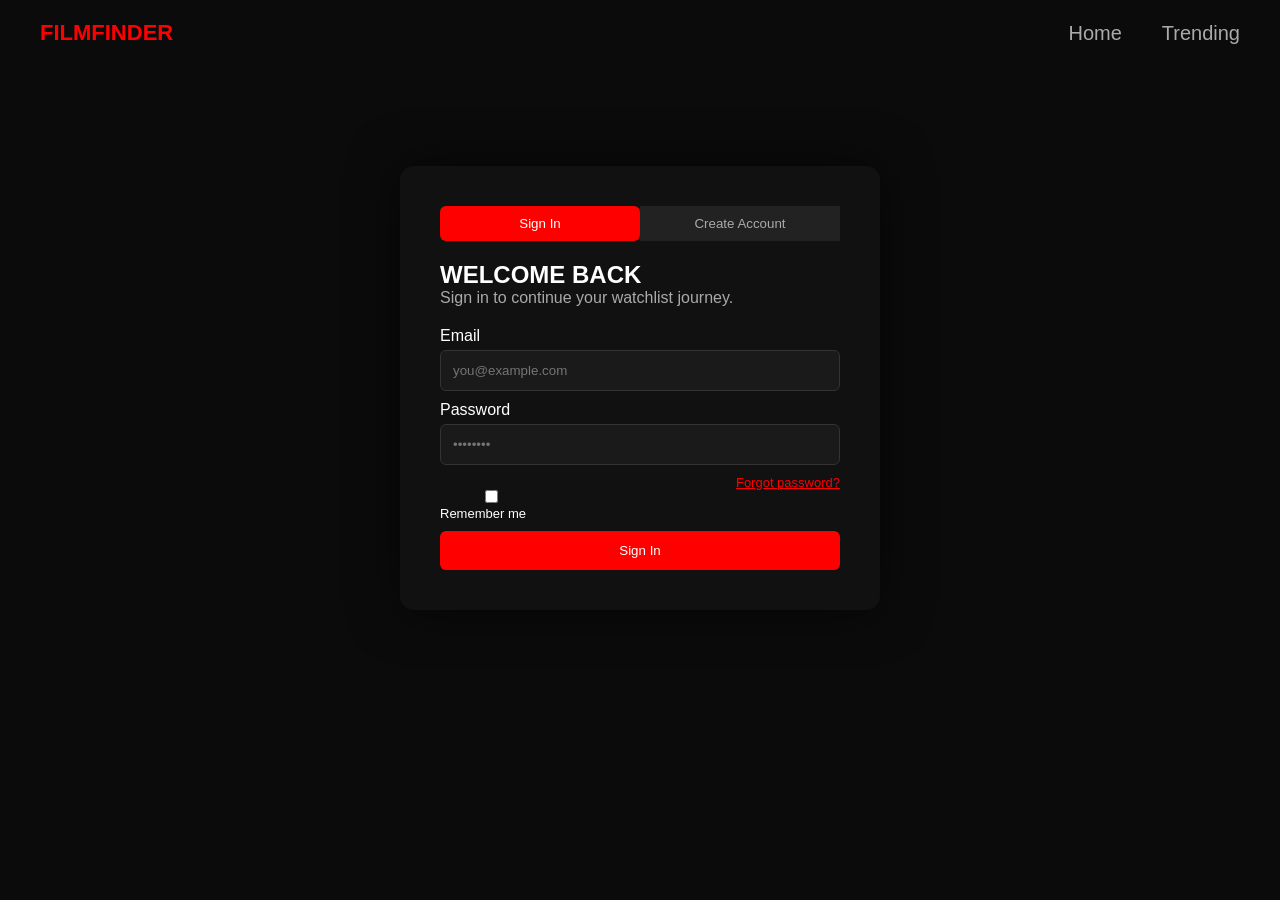
==== login.html @ 5e67520d "updated the footer, searchbar, add and remove btn" ====
<!DOCTYPE html>
<html lang="en">
<head>
  <meta charset="UTF-8" />
  <meta name="viewport" content="width=device-width, initial-scale=1.0"/>
  <title>FilmFinder</title>

  <link rel="stylesheet" href="style.css" />
  <link href="https://fonts.googleapis.com/css2?family=DM+Sans:wght@400;500;600&display=swap" rel="stylesheet">
</head>
<body>

<nav class="nav">
  <h2 class="logo">FILMFINDER</h2>
  <div class="nav-links">
    <a href="#">Home</a>
    <a href="#">Trending</a>
  </div>
</nav>

<div class="auth-container">

  <div class="tabs">
    <button id="loginTab" class="active">Sign In</button>
    <button id="signupTab">Create Account</button>
  </div>

  <!-- LOGIN -->
  <div id="loginForm" class="form active">
    <h2>WELCOME BACK</h2>
    <p class="sub">Sign in to continue your watchlist journey.</p>

    <label>Email</label>
    <input id="loginEmail" type="email" placeholder="you@example.com" />

    <label>Password</label>
    <input id="loginPw" type="password" placeholder="••••••••" />

    <div class="row">
      <label><input type="checkbox" /> Remember me</label>
      <a href="#" class="link">Forgot password?</a>
    </div>

    <button id="loginBtn" class="btn primary">Sign In</button>
  </div>

  <!-- SIGNUP -->
  <div id="signupForm" class="form">
    <h2>Create Account</h2>

    <label>Full Name</label>
    <input id="signupName" type="text" placeholder="John Doe" />

    <label>Email</label>
    <input id="signupEmail" type="email" placeholder="you@example.com" />

    <label>Password</label>
    <input id="signupPw" type="password" placeholder="••••••••" />

    <div class="strength">
      <div id="bar1"></div>
      <div id="bar2"></div>
      <div id="bar3"></div>
      <div id="bar4"></div>
    </div>

    <button id="signupBtn" class="btn primary">Signup</button>
  </div>

</div>

<script src="js/login.js"></script>
</body>
</html>
---- style.css ----
* {
  margin: 0;
  padding: 0;
  box-sizing: border-box;
  font-family: Arial, sans-serif;
}


body {
  margin: 0;
  font-family: 'DM Sans', sans-serif;
  background: #0b0b0b;
  color: #fff;
}

.nav {
  display: flex;
  justify-content: space-between;
  padding: 20px 40px;
}

.logo {
  color: red;
}

.nav-links a {
  margin-left: 20px;
  color: #aaa;
  text-decoration: none;
}

.auth-container {
  width: 480px;
  margin: 100px auto;
  padding: 40px;
  background: #111;
  border-radius: 14px;
  box-shadow: 0 0 50px rgba(0,0,0,0.6);
}
.add-btn {
  background: #ff2c2c;
  color: white;
  border: none;
  padding: 8px 16px;
  border-radius: 8px;
  font-size: 12px;
  font-weight: 600;
  cursor: pointer;
  transition: 0.3s;
}

.add-btn:hover {
  background: #ff4444;
  transform: scale(1.05);
}

.add-btn:active {
  transform: scale(0.95);
}
.tabs {
  display: flex;
  margin-bottom: 20px;
}

.tabs button {
  flex: 1;
  padding: 10px;
  background: #222;
  border: none;
  color: #aaa;
  cursor: pointer;
}

.tabs .active {
  background: red;
  color: white;
  border-radius: 6px;
}

.form {
  display: none;
}

.form.active {
  display: block;
}

.sub {
  color: #aaa;
  margin-bottom: 20px;
}

label {
  display: block;
  margin-top: 10px;
}

input {
  width: 100%;
  padding: 12px;
  margin-top: 5px;
  background: #1a1a1a;
  border: 1px solid #333;
  color: white;
  border-radius: 6px;
}

.row {
  display: flex;
  justify-content: space-between;
  margin: 10px 0;
  font-size: 13px;
}

.link {
  color: red;
}

.btn {
  width: 100%;
  padding: 12px;
  border: none;
  cursor: pointer;
}

.primary {
  background: red;
  color: white;
  border-radius: 6px;
}

.strength {
  display: flex;
  gap: 5px;
  margin-top: 10px;
}

.strength div {
  flex: 1;
  height: 4px;
  background: #333;
}

.weak { background: red; }
.medium { background: orange; }
.strong { background: green; }

/* Navbar */
.navbar {
  display: flex;
  align-items: center;
  justify-content: space-between;
  padding: 20px 40px;
  position:sticky;
  top: 0;
  z-index: 1000;
  background-color: rgb(22, 22, 22);
}

/* Logo */
.logo {
  font-size: 22px;
  font-weight: bold;
  color: red;
  display: flex;
  align-items: center;
  gap: 8px;
}

/* Search Box */
.search-container {
  display: flex;
  align-items: center;
  gap: 10px;
  background: rgba(255, 255, 255, 0.05);
  backdrop-filter: blur(12px);
  border-radius: 50px;
  padding: 8px 10px;
  width: 500px;
  border: 1px solid rgba(255,255,255,0.08);
}

/* icon */
.search-container i {
  color: #aaa;
  margin-left: 10px;
  font-size: 14px;
}

/* input */
.search-container input {
  flex: 1;
  background: transparent;
  border: none;
  outline: none;
  color: white;
  font-size: 14px;
}

/* button */
.search-container button {
  background: #ff2a2a;
  border: none;
  padding: 10px 18px;
  border-radius: 30px;
  color: white;
  font-weight: 600;
  cursor: pointer;

  transition: all 0.3s ease;
}

.search-container button:hover {
  transform: scale(1.05);
}
/* Nav Links */
.nav-links {
  display: flex;
  align-items: center;
  gap: 20px;
}

.nav-links a {
  text-decoration: none;
  color: #aaa;
  position: relative;
  font-size: 20px;
}

.nav-links a.active {
  color: white;
  border-bottom: 2px solid red;
  padding-bottom: 3px;
}

/* Badge */
.badge {
  background: red;
  color: white;
  font-size: 12px;
  padding: 2px 6px;
  border-radius: 50%;
  margin-left: 5px;
}
/* watchlist */
.watch {
  display: grid;
  grid-template-columns:repeat(5, 1fr);
  gap: 20px;
  padding: 20px;
}

/* Theme button */
#toggle{
  background: none;
  border: none;
  color: white;
  font-size: 18px;
  cursor: pointer;
}
/* dark and light mode */
.light-mode {
  background-color: white;
  color: black;
}
.light-mode .movie-card {
  background: #f5f5f5;
  color: black;
} 
.hero {
  height: 60vh;
  background: linear-gradient(
      to right,
      rgba(0,0,0,0.85),
      rgba(0,0,0,0.2)
    ),
    url("./assets/background.jpg"); 

  background-size: cover;
  background-position: center;

  display: flex;
  align-items: center;
  padding: 0 60px;
}

/* Content */
.hero-content {
  max-width: 600px;
}
.hero-title {
  font-family: 'Syne', sans-serif;
  font-weight: 900;
  line-height: 0.95;
  letter-spacing: -0.04em;
  color: #F0EFEA;
  font-size: clamp(3.5rem, 7vw, 6rem);
}
.outline {
  color: transparent;
  -webkit-text-stroke: 2px #ff2d2d;
  text-shadow: 0 0 10px rgba(255, 45, 45, 0.3);
}
.hero h1 {
  font-size: 60px;
  font-weight: 700;
  line-height: 1.1;
  margin-bottom: 20px;
}

.hero p {
  font-size: 18px;
  color: #ccc;
  margin-bottom: 25px;
}

/* Button */
.hero button {
  background: red;
  color: white;
  border: none;
  padding: 12px 22px;
  font-size: 16px;
  border-radius: 6px;
  cursor: pointer;
  transition: 0.3s;
}

.hero button:hover {
  background: #cc0000;
}
.stats {
  display: flex;
  gap: 60px;
  margin-top: 40px;
  align-items: center;
}

.stat h2 {
  font-size: 42px;
  font-weight: 700;
  color: #fff;
  letter-spacing: -1px;
  margin-bottom: 6px;
}

.stat p {
  font-size: 12px;
  color: #888;
  letter-spacing: 2px;
  text-transform: uppercase;
}
.trending-list {
  display: grid;
  grid-template-columns: repeat(auto-fill, minmax(240px, 1fr));
  gap: 20px;
  padding: 20px;
}
.movie-card {
  background: #111;
  border-radius: 10px;
  overflow: hidden;
  transition: transform 0.3s ease;
  text-align: center;
}

.movie-card:hover {
  transform: scale(1.05);
}

.movie-card img {
  width: 100%;
  height: 270px;  
  object-fit: cover; 
  border-radius: 10px;
}

.movie-card h3 {
  font-size: 14px;
  margin: 8px 0 4px;
}

.movie-card p {
  font-size: 12px;
  color: gray;
}
/* sort and year button */
.c{
  display:flex;
  justify-content: flex-end;
  gap: 10px;
  padding: 10px 20px;
}
#sort, #year, #genre {
  padding: 12px 30px;
  border-radius: 6px;
  border: none;
  background: #222;
  color: white;
  font-size: 24px;
  cursor: pointer;

}

#watchlist-container {
  display: grid;
  grid-template-columns: repeat(auto-fill, minmax(180px, 1fr));
  gap: 20px;
  padding: 20px;
}

.movie-card {
  background: #111;
  border-radius: 10px;
  overflow: hidden;
  text-align: center;
  color: white;
  transition: transform 0.3s ease;
}

.poster-container {
  position: relative;
  overflow: hidden;
}

.poster-container img {
  width: 100%;
  height: 270px;
  object-fit: cover;
}


#watchlist .movie-card button {
  margin-top: 8px;
  padding: 6px 10px;
  border: none;
  background: red;
  color: white;
  border-radius: 6px;
  cursor: pointer;
}

#watchlist .movie-card button:hover {
  background: #ff1f2f;
}

#watchlist .movie-card:hover {
  transform: scale(1.05);
}
#watchlist .movie-card img {
  transition: 0.3s;
}

#watchlist .movie-card:hover img {
  transform: scale(1.1);
}
#toast {
  position: fixed;
  bottom: 30px;
  right: 30px;
  background: rgba(0, 0, 0, 0.9);
  color: white;
  padding: 12px 20px;
  border-radius: 8px;
  font-size: 14px;
  opacity: 0;
  transform: translateY(20px);
  transition: all 0.3s ease;

  z-index: 99999; 
  pointer-events: none; 
}

#toast.show {
  opacity: 1;
  transform: translateY(0);
}
.back {
  display: flex;
  justify-content: flex-end;
  margin: 10px 20px;
}
#back2 {
  display: inline-block;
  width: fit-content;

  color: #e50914;
  text-decoration: none;
  font-size: 14px;
  font-weight: 500;

  border: 1px solid #e50914;
  padding: 5px 12px;
  border-radius: 6px;

  transition: all 0.2s ease;
}

#back2:hover {
  background: #e50914;
  color: white;
  transform: translateX(-3px);
}

.remove-btn2 {
  background: transparent;
  color: #ff2c2c;
  border: 1px solid #ff2c2c;
  padding: 6px 12px;
  border-radius: 6px;
  font-size: 12px;
  cursor: pointer;
  margin-top: 8px;
  transition: 0.3s;
}

.remove-btn2:hover {
  background: #ff2c2c;
  color: white;
  transform: scale(1.05);
}

.remove-btn2:active {
  transform: scale(0.95);
}

#empty-state {
  text-align: center;
  margin-top: 80px;
  color: #ccc;
}

#empty-state h2 {
  font-size: 28px;
  margin-bottom: 10px;
}

#empty-state p {
  font-size: 16px;
  color: #888;
}

/* FOOTER */
.footer {
  margin-top: 80px;
  padding: 50px 80px 20px;
  background: #0a0a0a;
  border-top: 1px solid #1a1a1a;
}

.footer-container {
  display: grid;
  grid-template-columns: 2fr 1fr 1fr 1fr;
  gap: 40px;
}

.footer-col h3 {
  font-size: 14px;
  letter-spacing: 1px;
  color: #aaa;
  margin-bottom: 15px;
}

.footer-col ul {
  list-style: none;
  padding: 0;
}

.footer-col li {
  margin-bottom: 10px;
  color: #777;
  cursor: pointer;
  transition: 0.2s;
}

.footer-col li:hover {
  color: red;
}

.brand h2 {
  color: red;
  display: flex;
  align-items: center;
  gap: 10px;
}

.logo-box {
  width: 12px;
  height: 12px;
  background: red;
  display: inline-block;
}

.brand p {
  color: #888;
  font-size: 14px;
  margin: 15px 0;
}

.email {
  font-size: 13px;
  color: #aaa;
}

/* bottom */
.footer-bottom {
  margin-top: 40px;
  border-top: 1px solid #1a1a1a;
  padding-top: 20px;
  display: flex;
  justify-content: space-between;
  align-items: center;
}

.footer-bottom p {
  color: #666;
  font-size: 13px;
}
.footer-icons {
  display: flex;
  gap: 12px;
}

.footer-icons a {
  width: 36px;
  height: 36px;
  border: 1px solid #333;
  display: flex;
  align-items: center;
  justify-content: center;
  border-radius: 6px;
  color: #aaa;
  transition: 0.3s;
  font-size: 16px;
}

.footer-icons a:hover {
  border-color: red;
  color: red;
  transform: translateY(-3px);
  box-shadow: 0 0 10px rgba(255,0,0,0.5);
}
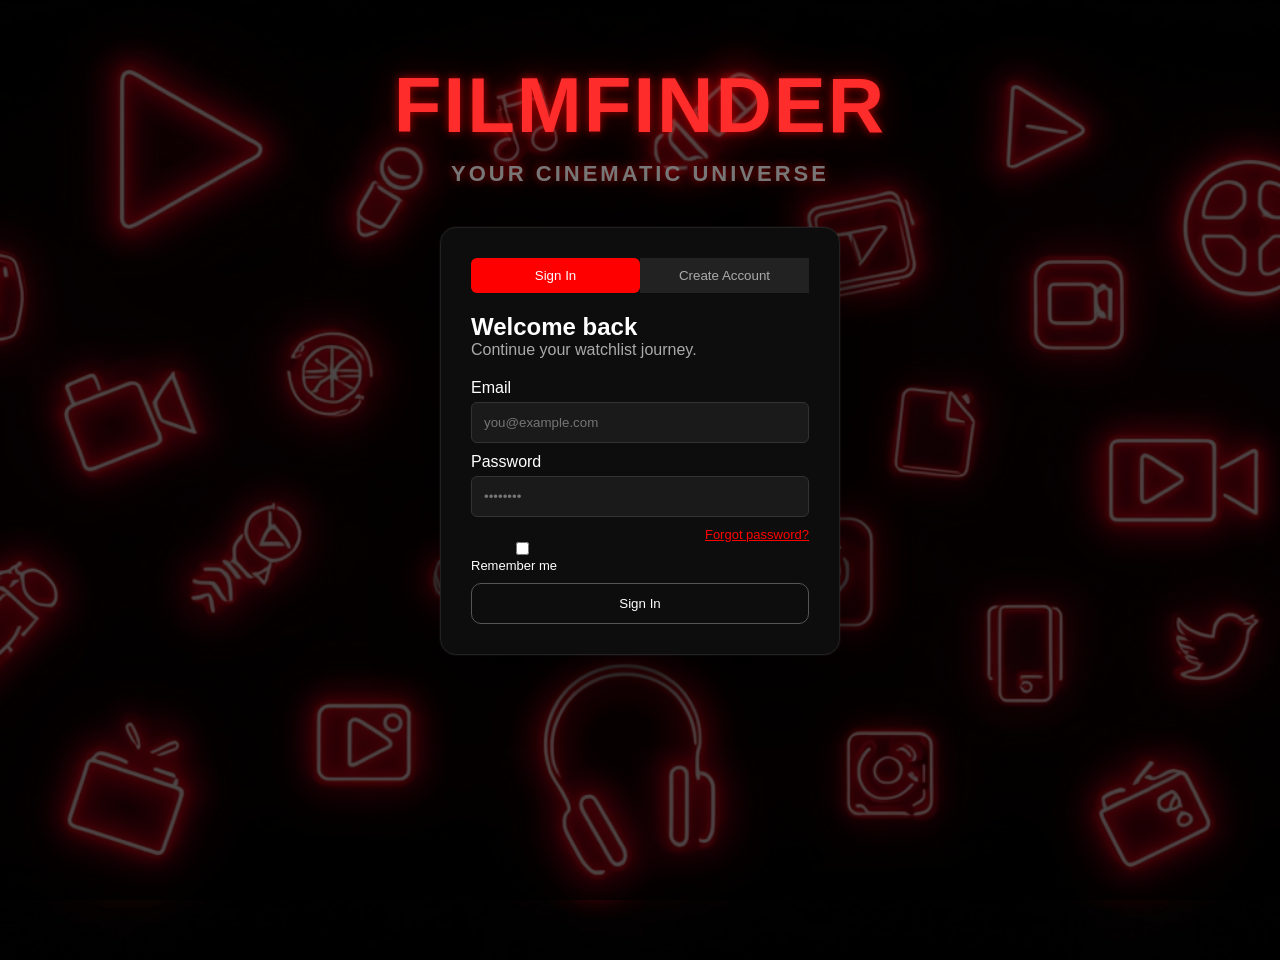
==== commit 6f957dd1: "updated login background" ====
--- a/login.html
+++ b/login.html
@@ -6,17 +6,13 @@
   <title>FilmFinder</title>
 
   <link rel="stylesheet" href="style.css" />
-  <link href="https://fonts.googleapis.com/css2?family=DM+Sans:wght@400;500;600&display=swap" rel="stylesheet">
+  <link href="https://fonts.googleapis.com/css2?family=Space+Grotesk:wght@400;500;600;700&display=swap" rel="stylesheet">
 </head>
 <body>
-
-<nav class="nav">
-  <h2 class="logo">FILMFINDER</h2>
-  <div class="nav-links">
-    <a href="#">Home</a>
-    <a href="#">Trending</a>
-  </div>
-</nav>
+<div class="logo-center">
+  FILMFINDER
+  <p class="tagline">YOUR CINEMATIC UNIVERSE</p>
+</div>
 
 <div class="auth-container">
 
@@ -27,8 +23,8 @@
 
   <!-- LOGIN -->
   <div id="loginForm" class="form active">
-    <h2>WELCOME BACK</h2>
-    <p class="sub">Sign in to continue your watchlist journey.</p>
+    <h2>Welcome back</h2>
+    <p class="sub">Continue your watchlist journey.</p>
 
     <label>Email</label>
     <input id="loginEmail" type="email" placeholder="you@example.com" />
--- a/style.css
+++ b/style.css
@@ -4,21 +4,63 @@
   box-sizing: border-box;
   font-family: Arial, sans-serif;
 }
-
-
 body {
   margin: 0;
+  padding: 0;
+  height: 100vh;
   font-family: 'DM Sans', sans-serif;
-  background: #0b0b0b;
+  background: url(./assets/bg.jpg) no-repeat center center;
+  background-size: cover;
+  
   color: #fff;
 }
-
+body::before {
+  content: "";
+  position: fixed;
+  top: 0;
+  left: 0;
+  width: 100%;
+  height: 100%;
+
+  background: rgba(0, 0, 0, 0.7); /* increase to 0.8 for darker */
+
+  z-index: -1;
+}
+.logo-center {
+  text-align: center;
+  margin-top: 60px;
+  font-size: 78px;
+  font-weight: 700;
+  letter-spacing: 2px;
+  color: #ff2c2c;
+  text-shadow:
+    0 0 10px rgba(255, 0, 0, 0.6),
+    0 0 40px rgba(255, 0, 0, 0.3);
+}
+
+.tagline {
+  font-size: 22px;
+  letter-spacing: 3px;
+  color: #777;
+  margin-top: 10px;
+  text-align: center;
+}
+
+.auth-container {
+  width: 400px;
+  margin: 40px auto;
+  padding: 30px;
+  background: #0d0d0d;
+  border-radius: 16px;
+  border: 1px solid #222;
+  box-shadow: 0 0 0 1px rgba(255,255,255,0.03),
+  0 20px 60px rgba(0,0,0,0.8);
+}
 .nav {
   display: flex;
   justify-content: space-between;
   padding: 20px 40px;
 }
-
 .logo {
   color: red;
 }
@@ -29,14 +71,6 @@
   text-decoration: none;
 }
 
-.auth-container {
-  width: 480px;
-  margin: 100px auto;
-  padding: 40px;
-  background: #111;
-  border-radius: 14px;
-  box-shadow: 0 0 50px rgba(0,0,0,0.6);
-}
 .add-btn {
   background: #ff2c2c;
   color: white;
@@ -124,9 +158,16 @@
 }
 
 .primary {
-  background: red;
-  color: white;
-  border-radius: 6px;
+  background: transparent;
+  border: 1px solid #555;
+  color: white;
+  border-radius: 10px;
+  transition: 0.3s;
+}
+
+.primary:hover {
+  border-color: #ff2c2c;
+  box-shadow: 0 0 10px rgba(255,44,44,0.3);
 }
 
 .strength {
@@ -143,7 +184,8 @@
 
 .weak { background: red; }
 .medium { background: orange; }
-.strong { background: green; }
+.strong { background: green;}
+
 
 /* Navbar */
 .navbar {
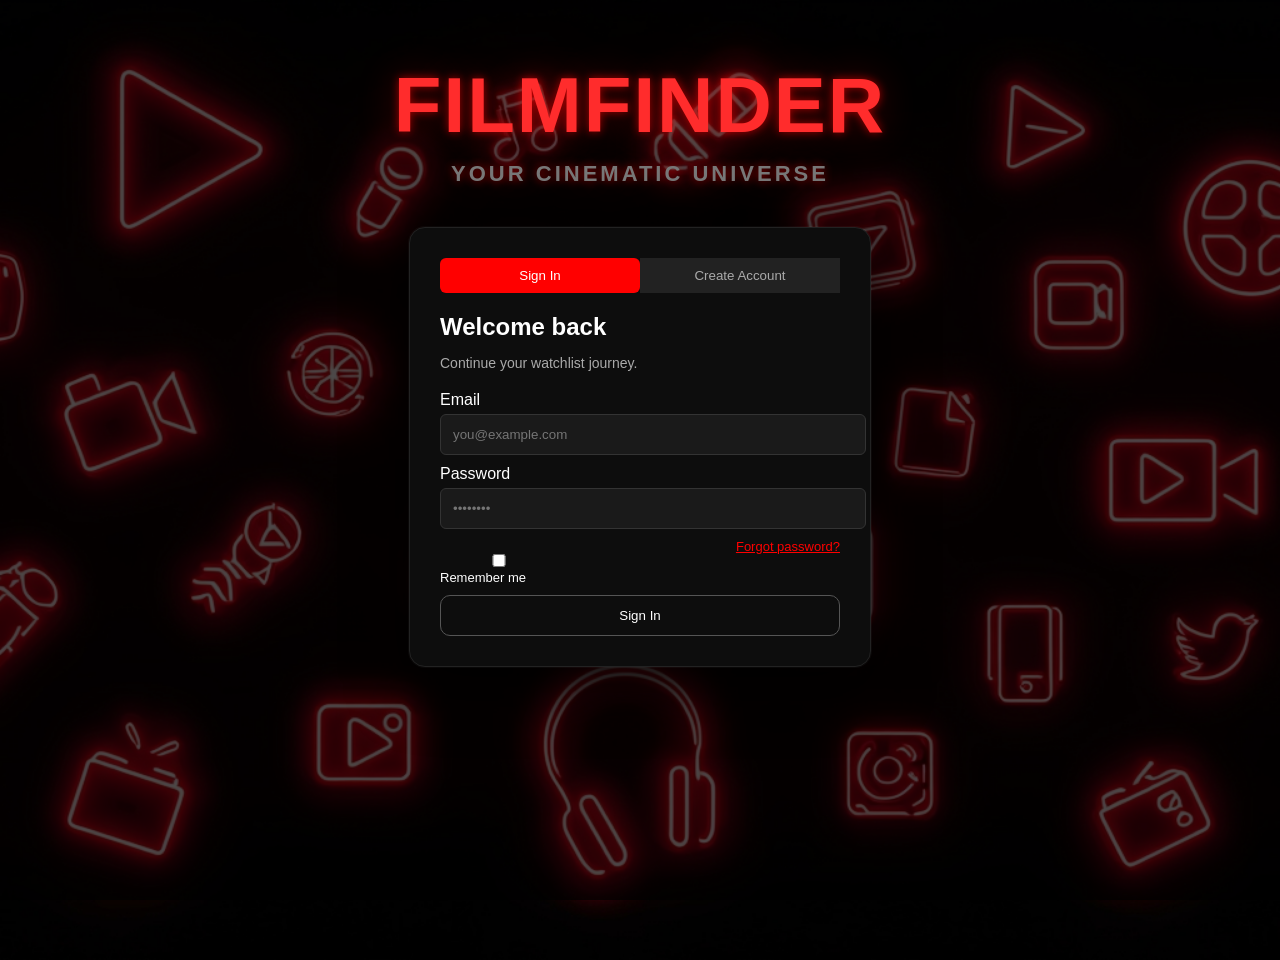
==== commit d0d8229a: "add button css updated with login bg" ====
--- a/login.html
+++ b/login.html
@@ -5,7 +5,7 @@
   <meta name="viewport" content="width=device-width, initial-scale=1.0"/>
   <title>FilmFinder</title>
 
-  <link rel="stylesheet" href="style.css" />
+  <link rel="stylesheet" href="login.css" />
   <link href="https://fonts.googleapis.com/css2?family=Space+Grotesk:wght@400;500;600;700&display=swap" rel="stylesheet">
 </head>
 <body>
--- a/login.css
+++ b/login.css
@@ -0,0 +1,163 @@
+body {
+  margin: 0;
+  padding: 0;
+  height: 100vh;
+  font-family: 'DM Sans', sans-serif;
+  background: url(./assets/bg.jpg) no-repeat center center;
+  background-size: cover;
+  
+  color: #fff;
+}
+body::before {
+  content: "";
+  position: fixed;
+  top: 0;
+  left: 0;
+  width: 100%;
+  height: 100%;
+
+  background: rgba(0, 0, 0, 0.7); /* increase to 0.8 for darker */
+
+  z-index: -1;
+}
+.logo-center {
+  text-align: center;
+  margin-top: 60px;
+  font-size: 78px;
+  font-weight: 700;
+  letter-spacing: 2px;
+  color: #ff2c2c;
+  text-shadow:
+    0 0 10px rgba(255, 0, 0, 0.6),
+    0 0 40px rgba(255, 0, 0, 0.3);
+}
+
+.tagline {
+  font-size: 22px;
+  letter-spacing: 3px;
+  color: #777;
+  margin-top: 10px;
+  text-align: center;
+}
+
+.auth-container {
+  width: 400px;
+  margin: 40px auto;
+  padding: 30px;
+  background: #0d0d0d;
+  border-radius: 16px;
+  border: 1px solid #222;
+  box-shadow: 0 0 0 1px rgba(255,255,255,0.03),
+  0 20px 60px rgba(0,0,0,0.8);
+}
+.nav {
+  display: flex;
+  justify-content: center;
+  padding: 20px;
+}
+
+.logo {
+  font-size: 40px;
+  color: red;
+  text-shadow: 0 0 20px rgba(255,0,0,0.5);
+}
+.tabs {
+  display: flex;
+  margin-bottom: 20px;
+}
+
+.tabs button {
+  flex: 1;
+  padding: 10px;
+  background: #222;
+  border: none;
+  color: #aaa;
+  cursor: pointer;
+}
+
+.tabs .active {
+  background: red;
+  color: white;
+  border-radius: 6px;
+}
+
+.form {
+  display: none;
+}
+.form h2 {
+  margin-bottom: 10px;
+}
+.sub {
+  font-size: 14px;
+}
+
+.form.active {
+  display: block;
+}
+
+.sub {
+  color: #aaa;
+  margin-bottom: 20px;
+}
+
+label {
+  display: block;
+  margin-top: 10px;
+}
+
+input {
+  width: 100%;
+  padding: 12px;
+  margin-top: 5px;
+  background: #1a1a1a;
+  border: 1px solid #333;
+  color: white;
+  border-radius: 6px;
+}
+
+.row {
+  display: flex;
+  justify-content: space-between;
+  margin: 10px 0;
+  font-size: 13px;
+}
+
+.link {
+  color: red;
+}
+
+.btn {
+  width: 100%;
+  padding: 12px;
+  border: none;
+  cursor: pointer;
+}
+
+.primary {
+  background: transparent;
+  border: 1px solid #555;
+  color: white;
+  border-radius: 10px;
+  transition: 0.3s;
+}
+
+.primary:hover {
+  border-color: #ff2c2c;
+  box-shadow: 0 0 10px rgba(255,44,44,0.3);
+}
+
+.strength {
+  display: flex;
+  gap: 5px;
+  margin-top: 10px;
+}
+
+.strength div {
+  flex: 1;
+  height: 4px;
+  background: #333;
+}
+
+.weak { background: red; }
+.medium { background: orange; }
+.strong { background: green;}
